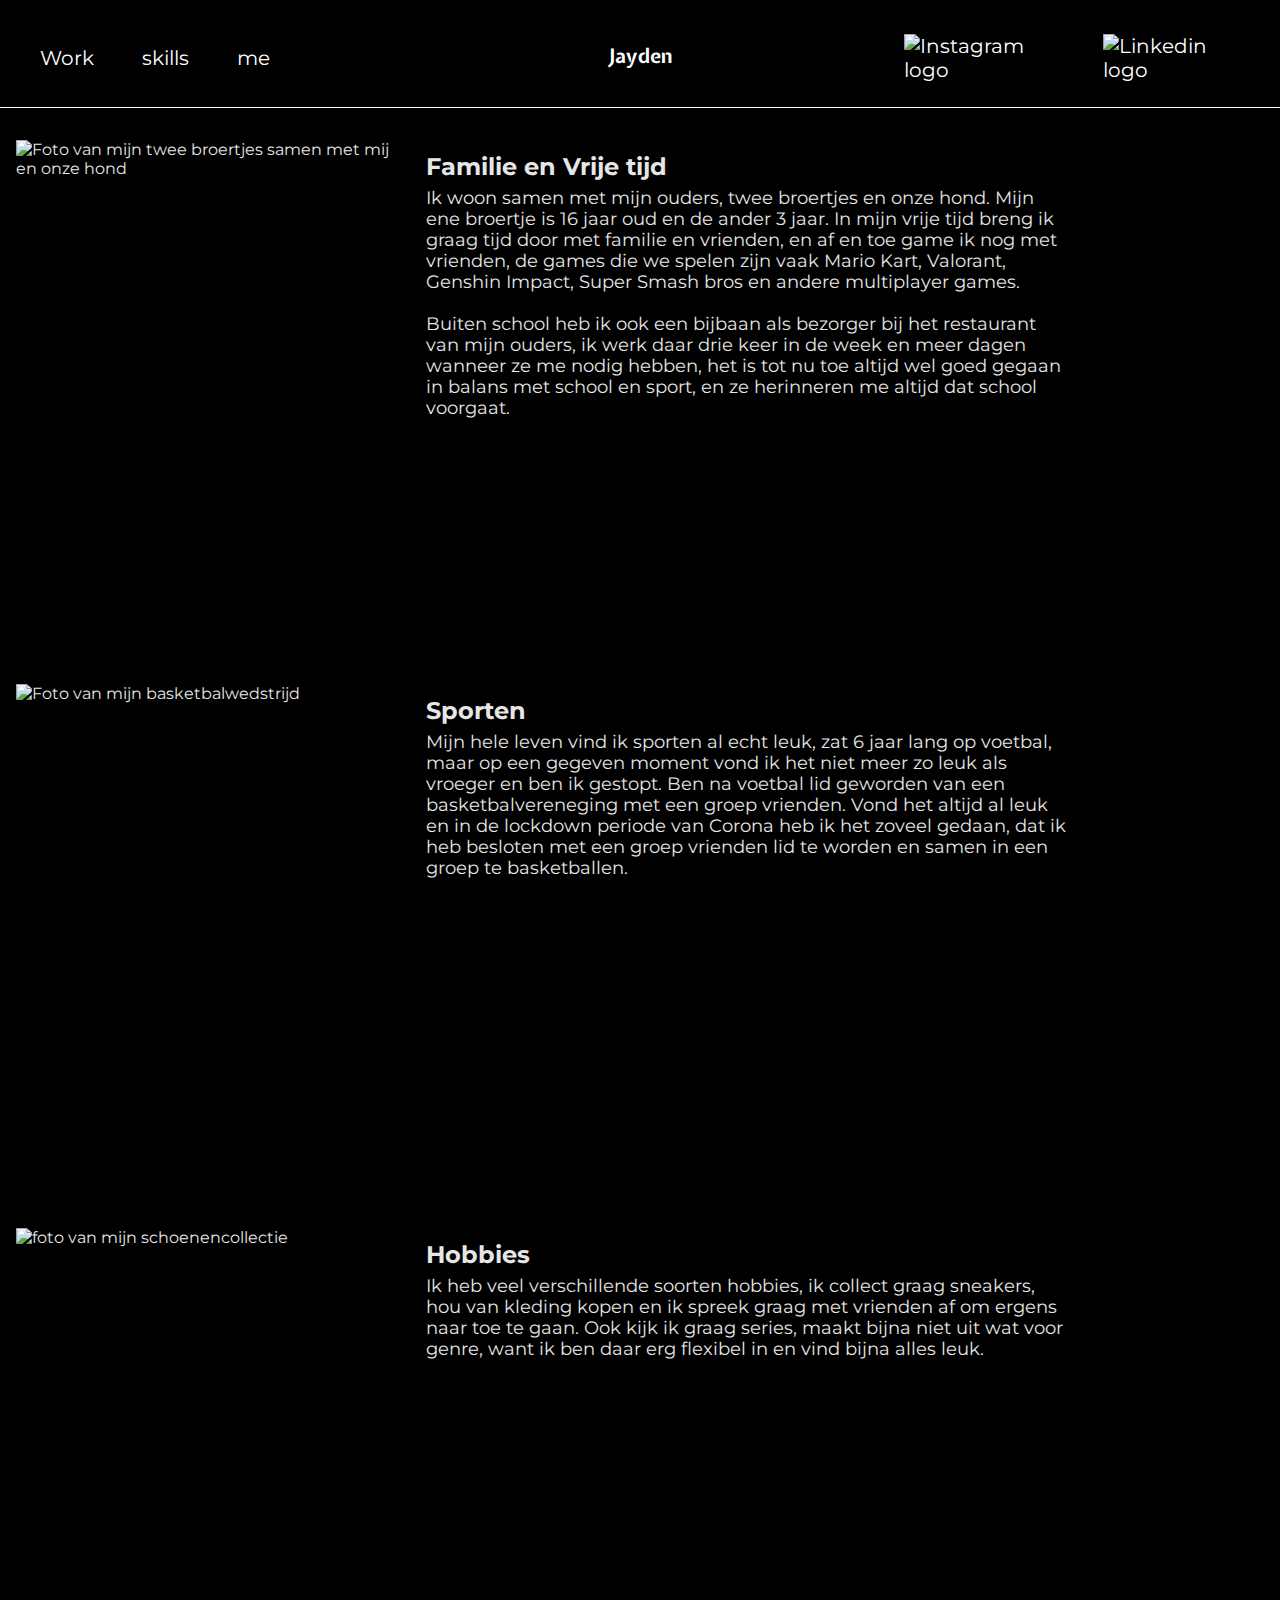
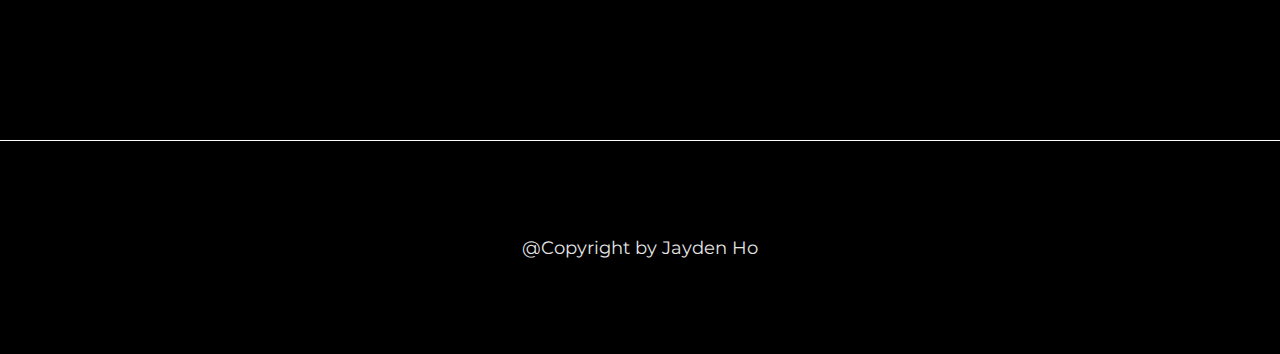
==== me.html @ c0d993d7 "Add files via upload" ====
<!DOCTYPE html>
<html lang="nl">

<head>
  <meta charset="UTF-8">
  <meta name="description" content="Portfolio">
  <meta name="viewport" content="width=device-width, initial-scale=1.0">
  <link href="css/style.css" rel="stylesheet" />
  <title>Portfolio van Jayden Ho</title>
</head>

<body>
  <header>
    <nav>
      <ul>
        <li><a href=work.html>Work</a></li>
        <li><a href=skills.html>skills</a></li>
        <li><a href=me.html>me</a></li>
      </ul>

      <ul>
        <li><a href=index.html><h1>Jayden</h1></a></li>
      </ul>

      <ul>
        <li><a href="https://www.instagram.com/yejden_/">
            <img src="Images/instagram.png" alt="Instagram logo"></a></li>
        <li><a href="https://www.linkedin.com/in/jayden-ho-381a5b228//">
            <img src="Images/linkedin.png" alt="Linkedin logo"></a></li>
      </ul>
    </nav>
  </header>

  <main>
    <section>
      <img src="Images/blijdorp.png" alt="Foto van mijn twee broertjes samen met mij en onze hond">
      <article>
        <h2>Familie en Vrije tijd</h2>
        <p>Ik woon samen met mijn ouders, twee broertjes en onze hond. Mijn ene broertje
          is 16 jaar oud en de ander 3 jaar. In mijn vrije tijd breng ik graag tijd door 
          met familie en vrienden, en af en toe game ik nog met vrienden, de games
          die we spelen zijn vaak Mario Kart, Valorant, Genshin Impact, Super Smash bros 
          en andere multiplayer games. <br> <br>Buiten school heb ik ook een bijbaan als bezorger bij 
          het restaurant van mijn ouders, ik werk daar drie keer in de week en meer dagen wanneer
          ze me nodig hebben, het is tot nu toe altijd wel goed gegaan in balans met school en sport,
          en ze herinneren me altijd dat school voorgaat.</p>
      </article>
    </section>

    <section>
      <img src="Images/basketbal.png" alt="Foto van mijn basketbalwedstrijd">
      <article>
        <h2>Sporten</h2>
        <p>Mijn hele leven vind ik sporten al echt leuk, zat 6 jaar lang op voetbal,
          maar op een gegeven moment vond ik het niet meer zo leuk als vroeger en ben ik 
          gestopt. Ben na voetbal lid geworden van een basketbalvereneging met een groep
          vrienden. Vond het altijd al leuk en in de lockdown periode van Corona heb ik het
          zoveel gedaan, dat ik heb besloten met een groep vrienden lid te worden en samen
          in een groep te basketballen.
        </p>
      </article>
    </section>

    <section>
      <img src="Images/racerblue.png" alt="foto van mijn schoenencollectie">
      <article>
        <h2>Hobbies</h2>
        <p>Ik heb veel verschillende soorten hobbies, ik collect graag sneakers,
          hou van kleding kopen en ik spreek graag met vrienden af om ergens naar toe
          te gaan. Ook kijk ik graag series, maakt bijna niet uit wat voor
          genre, want ik ben daar erg flexibel in en vind bijna alles leuk.
        </p>
      </article>
    </section>
  </main>

  <footer>
    <p>@Copyright by Jayden Ho</p>
  </footer>

</body>

</html>
---- css/style.css ----
@import url('https://fonts.googleapis.com/css2?family=Montserrat:wght@500&display=swap');
/* Montserat font voor navbar */

@font-face {
	font-family: 'expletus';
	src: url('../fonts/expletussans.ttf');
}

* {
    margin: 0;
    padding: 0;
    box-sizing: border-box;
}

body {
    font-family: 'Montserrat', sans-serif;
    color: rgb(230, 230, 230);
    background-color: black;
    /* -webkit-text-stroke-width: 0.01em;
    -webkit-text-stroke-color: white; */
}

footer {
    background-color: rgb(0, 0, 0);
    border-top: 1px solid white;
    padding: 6em 5em;
    text-align: center;
}

footer img {
    height: 5em;
    margin: 2em 0.5em 1em 0em;
}

article {
    width: 50%;
    margin: 10px;
    margin-top: 2em;
}

section {
    display: flex;
    flex-direction: row;
    flex-wrap: wrap;
}

section img {
    width: 30%;
    height: 30em;
    margin: 2em 1em 2em 1em;
}

h1 {
    font-size: 1em;
    font-family: 'expletus';
    margin-bottom: 0.25em;
}

h2 {
    margin: 0.5em 0em 0.25em 0em;
}

h3 {
    text-decoration: underline;
    margin-top: 1em;
}

p {
    font-size: 1.10em;
}

a {
    color: white;
}

li {
    margin: 0.5em 0em 0em;
}

nav {
    display: flex;
    flex-direction: row;
    height: 12vh;
    justify-content: space-between;
    border-bottom: 1px solid white;
}

nav ul {
    display: flex;
    flex-direction: row;
    justify-content: center;
    align-items: center;
    width: 30%;
}

ul:nth-of-type(1) {
    display: flex;
    justify-content: flex-start;
    margin-left: 1em;
    list-style-type: none;
}

ul:nth-of-type(2) {
    display: flex;
    justify-content: center;
    list-style-type: none;
}

ul:nth-of-type(3) {
    display: flex;
    justify-content: flex-end;
    margin-right: 1em;
    list-style-type: none;
}

nav li a {
    display: inline-block;
    color: white;
    padding: 14px 24px;
    text-decoration: none;
    font-size: 20px;
}

nav ul li img {
    width: 1.2em;
}

nav li a:hover {
    background-color: #111;
    color: white;
    box-shadow: 0 0 13px #fff;
    transition: ease 0.3s;
}

section.homepage-background {
    width: 100%;
    height: 90vh;
    background:linear-gradient(rgba(0, 0, 0, 0.60), rgba(0, 0, 0, 0.60)), url(../images/sneakerness.jpg);
    background-attachment: fixed;
    background-position: center;
    background-size: cover;
    padding: 40px;
}

/* background-attachment: fixed; zorgt ervoor dat mijn foto op homepagina
vast zit en niet meer scrollt. https://www.youtube.com/watch?v=zX3ikOsQg58&t=1129s&ab_channel=TutorialsDev
deze video heeft mij geinspireerd voor mijn homepagina en navbar, veel dingen heb
ik aangepast en moest ook veel op mijn eigen manier doen, aangzien zij veel classes etc gebruiken
en wij dat zo beperkt mogelijk houden, alleen als het echt nodig was. */

section.homepage-background h1 {
    font-size: 8em;
}

section.homepage-background h2 {
    font-size: 3em;
    margin-top: 2.5em;
}

*/ section.homepage-background p {
    font-size: 7em;
}

section.work {
    display: flex;
    justify-content: space-evenly;
    flex-wrap: wrap;
    margin-top: 1em;
    margin-bottom: 1em;
    padding: 0;
}

section.work article {
    background-color: black;
    border: 2px solid white;
    width: 31%;
    height: 85vh;
    padding: 10px;
    margin: 10px;
}

section.work figure {
    width: 100%;
    height: 50%;
    overflow: hidden;
    margin-bottom: 20px;
}

section.work figure img {
    width: 100%;
    height: 100%;
    object-fit: cover;
    margin-top: 1em;
    margin: 0;
}

section.work h1 {
    font-size: 1.5em;
    text-align: center;
}

section article {
    margin-bottom: 2.5em;
}

/* https://youtu.be/qXRYMdvq_Dc deze video heeft mij een beetje geholpen met
het stylen van mijn workpage, maar moest veel dingen op mijn eigen manier doen
omdat hij een ander onderwerp heeft en veel classes gebruikte. */


@media screen and (max-width: 600px) {
    li {
        list-style-type: none;
        margin: 0em;
    }


    nav ul {
        padding: 3px 0px;
    }

    nav li a {
        font-size: 11px;
    }

    nav li {
        padding: 0;
    }

    article {
        width: 100%;
    }

    section img {
        width: 90%;
        height: auto;
        margin: 1em;
    }

    section.homepage-background {
        padding: 15px;
        height: 70vh;
    }

    section.homepage-background h1 {
        font-size: 2em;
    }

    section.homepage-background h2 {
        font-size: 1em;
    }

    section.homepage-background p {
        font-size: 1em;
    }

    section.work {
        flex-direction: column;
    }

    section.work article {
        width: fit-content;
    }

    section.work article p {
        font-size: 1em;
    }
}
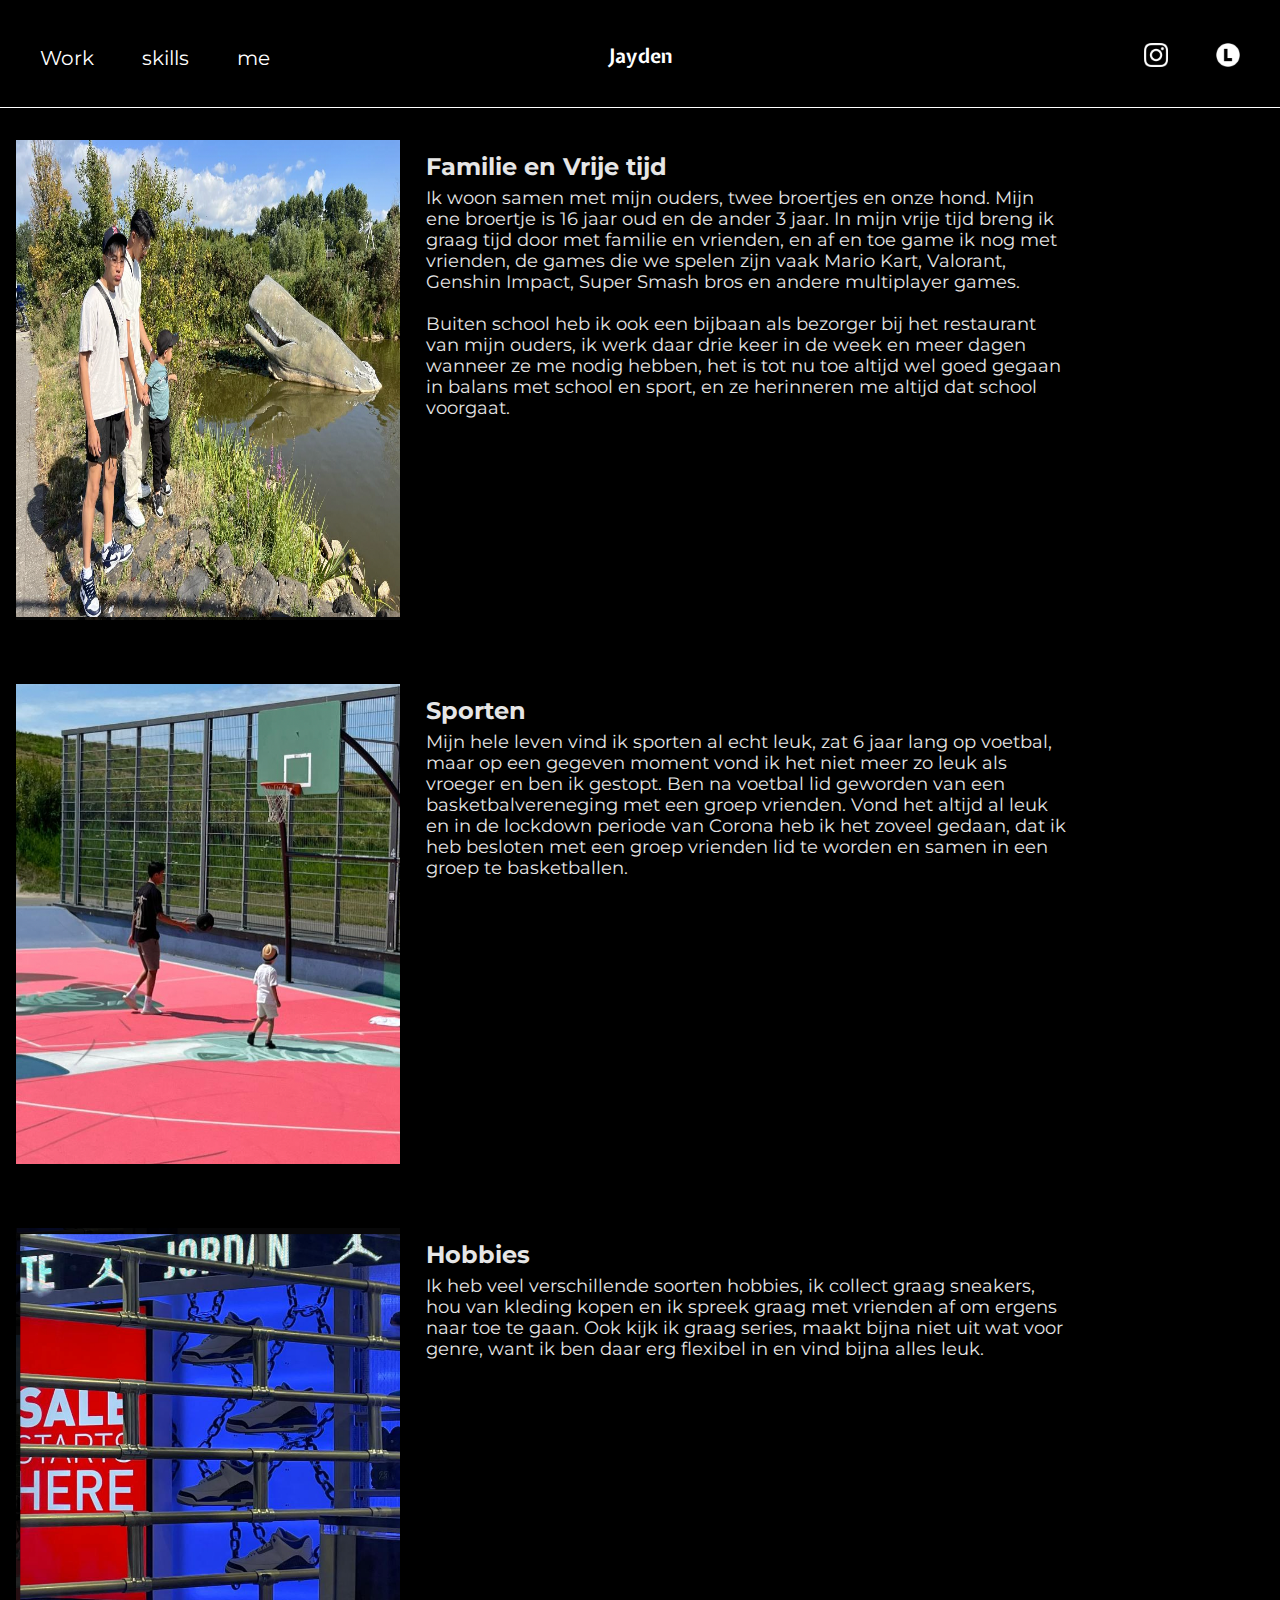
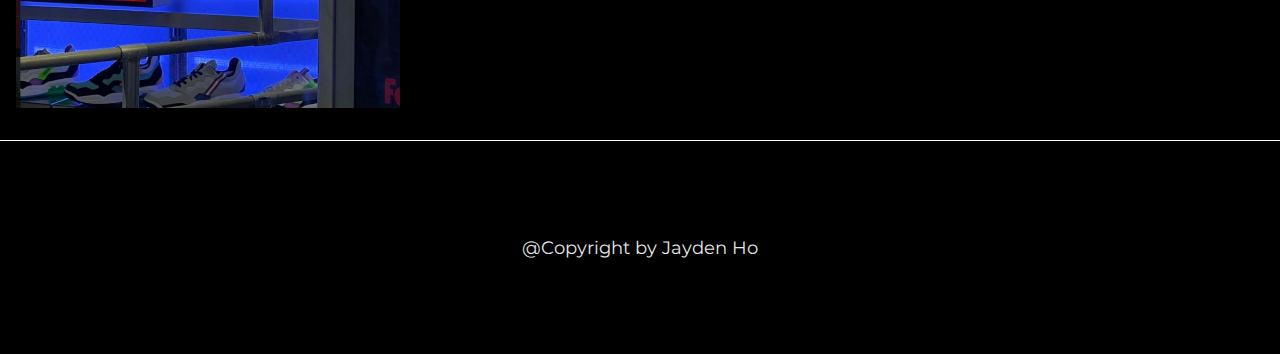
==== commit 3a22426f: "Add files via upload" ====
--- a/me.html
+++ b/me.html
@@ -24,16 +24,16 @@
 
       <ul>
         <li><a href="https://www.instagram.com/yejden_/">
-            <img src="Images/instagram.png" alt="Instagram logo"></a></li>
+            <img src="images/instagram.png" alt="Instagram logo"></a></li>
         <li><a href="https://www.linkedin.com/in/jayden-ho-381a5b228//">
-            <img src="Images/linkedin.png" alt="Linkedin logo"></a></li>
+            <img src="images/linkedin.png" alt="Linkedin logo"></a></li>
       </ul>
     </nav>
   </header>
 
   <main>
     <section>
-      <img src="Images/blijdorp.png" alt="Foto van mijn twee broertjes samen met mij en onze hond">
+      <img src="images/blijdorp.png" alt="foto van mij en mijnn broertjes">
       <article>
         <h2>Familie en Vrije tijd</h2>
         <p>Ik woon samen met mijn ouders, twee broertjes en onze hond. Mijn ene broertje
@@ -48,7 +48,7 @@
     </section>
 
     <section>
-      <img src="Images/basketbal.png" alt="Foto van mijn basketbalwedstrijd">
+      <img src="images/basketbal.png" alt="Foto van mij en me broertje die basketballen">
       <article>
         <h2>Sporten</h2>
         <p>Mijn hele leven vind ik sporten al echt leuk, zat 6 jaar lang op voetbal,
@@ -62,7 +62,7 @@
     </section>
 
     <section>
-      <img src="Images/racerblue.png" alt="foto van mijn schoenencollectie">
+      <img src="images/racerblue.png" alt="foto van de jordan 3 racer blue">
       <article>
         <h2>Hobbies</h2>
         <p>Ik heb veel verschillende soorten hobbies, ik collect graag sneakers,
